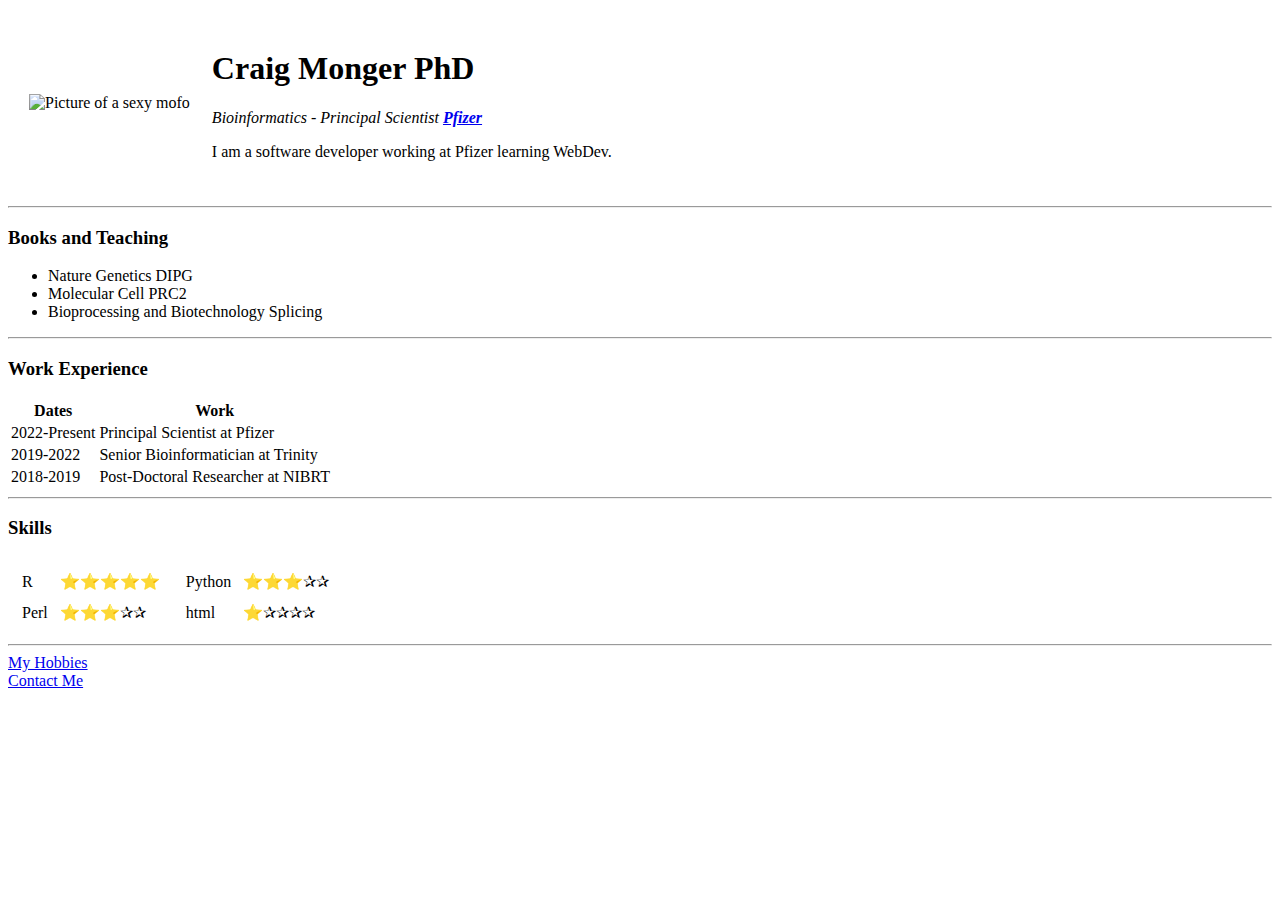
==== index.html @ 313bfafb "Add initial CV website files" ====
<!DOCTYPE html>
<html lang="en">
  <head>
    <meta charset="UTF-8" />
    <meta http-equiv="X-UA-Compatible" content="IE=edge" />
    <meta name="viewport" content="width=device-width, initial-scale=1.0" />
    <title>Craig's Personal Site</title>
  </head>

  <body>
    <table cellspacing="20">
        <tr>
            <td>
                <img src="images/egg-modified.png" alt="Picture of a sexy mofo" height="200">        
            </td>
            <td>
                <h1>Craig Monger PhD</h1>
                <em><p>Bioinformatics - Principal Scientist <strong><a href="https://www.pfizer.com/">Pfizer</a></strong></p></em>
                <p>I am a software developer working at Pfizer learning WebDev. </p>
            </td>
        </tr>
    </table>   
    <hr>
    <h3>Books and Teaching</h3>
    <ul>
        <li>Nature Genetics DIPG</li>
        <li>Molecular Cell PRC2</li>
        <li>Bioprocessing and Biotechnology Splicing</li>
    </ul>
    <hr>
    <h3>Work Experience</h3>
    <table>
        <thead>
            <tr>
                <th>Dates</th>
                <th>Work</th>
            </tr>
        </thead>
        <tbody>
            <tr>
                <td>2022-Present</td>
                <td>Principal Scientist at Pfizer</td>
            </tr>
            <tr>
                <td>2019-2022</td>
                <td>Senior Bioinformatician at Trinity</td>
            </tr>
            <tr>
                <td>2018-2019</td>
                <td>Post-Doctoral Researcher at NIBRT</td>
            </tr>
        </tbody>
    </table>
    <hr>
    <h3>Skills</h3>
    <table>
        <tbody>
            <tr>
                <td>
                    <table cellspacing="10">
                        <tr>
                            <td>R</td> <td>⭐⭐⭐⭐⭐</td>
                        </tr>
                        <tr>
                            <td>Perl</td> <td>⭐⭐⭐✰✰</td>  
                        </tr>
                    </table>
                </td>
                <td>
                    <table cellspacing="10">
                        <tr>
                            <td>Python</td> <td> ⭐⭐⭐✰✰</td>
                        </tr>
                        <tr> 
                            <td>html</td> <td>⭐✰✰✰✰</td> 
                        </tr>
                    </table>
                </td>
            </tr>
        </tbody>
    </table>

    <hr>
    <a href="hobbies.html">My Hobbies</a>
    <br>
    <a href="contactDetails.html">Contact Me</a>
</body>
</html>
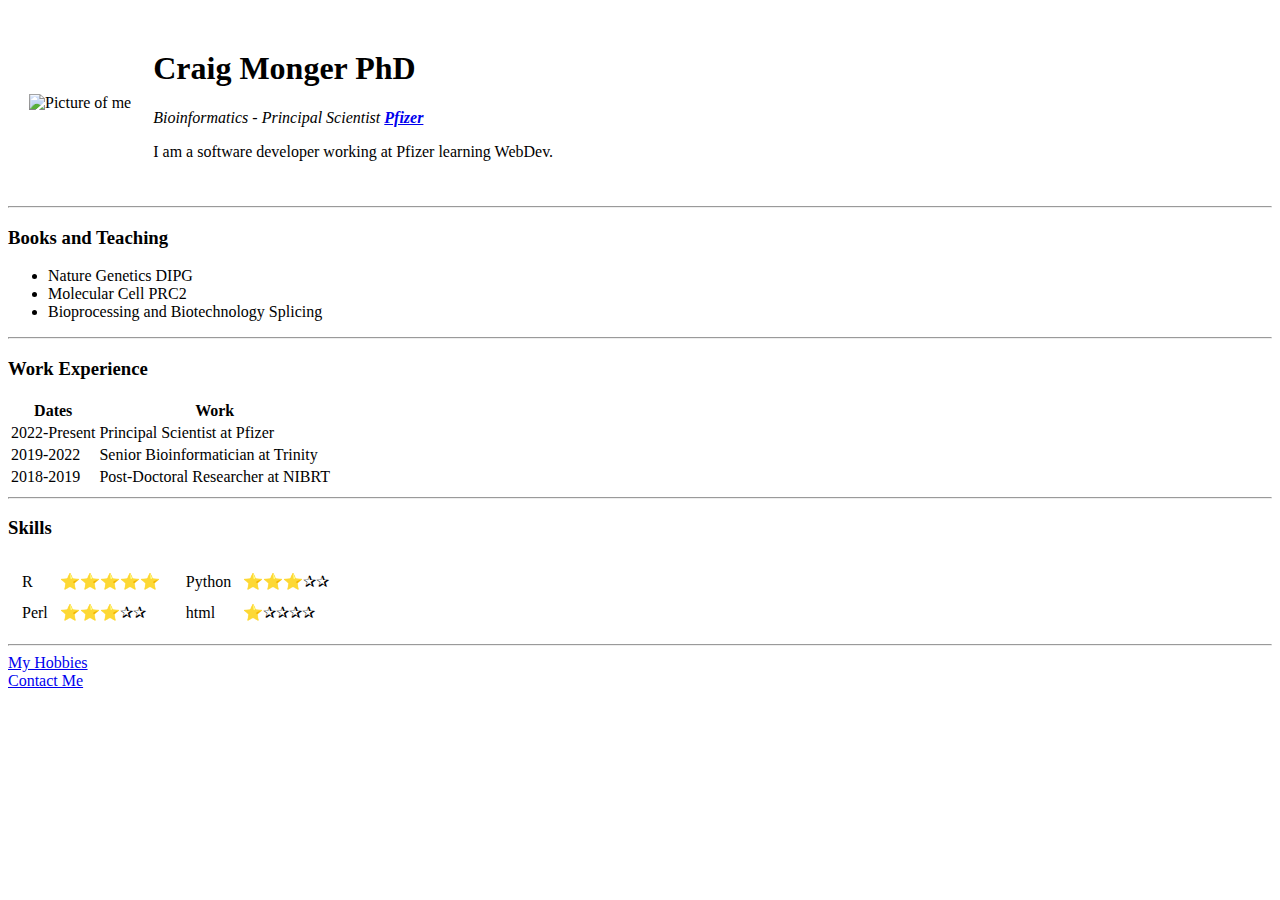
==== commit 519044bb: "Update index.html" ====
--- a/index.html
+++ b/index.html
@@ -11,7 +11,7 @@
     <table cellspacing="20">
         <tr>
             <td>
-                <img src="images/egg-modified.png" alt="Picture of a sexy mofo" height="200">        
+                <img src="images/egg-modified.png" alt="Picture of me" height="200">        
             </td>
             <td>
                 <h1>Craig Monger PhD</h1>
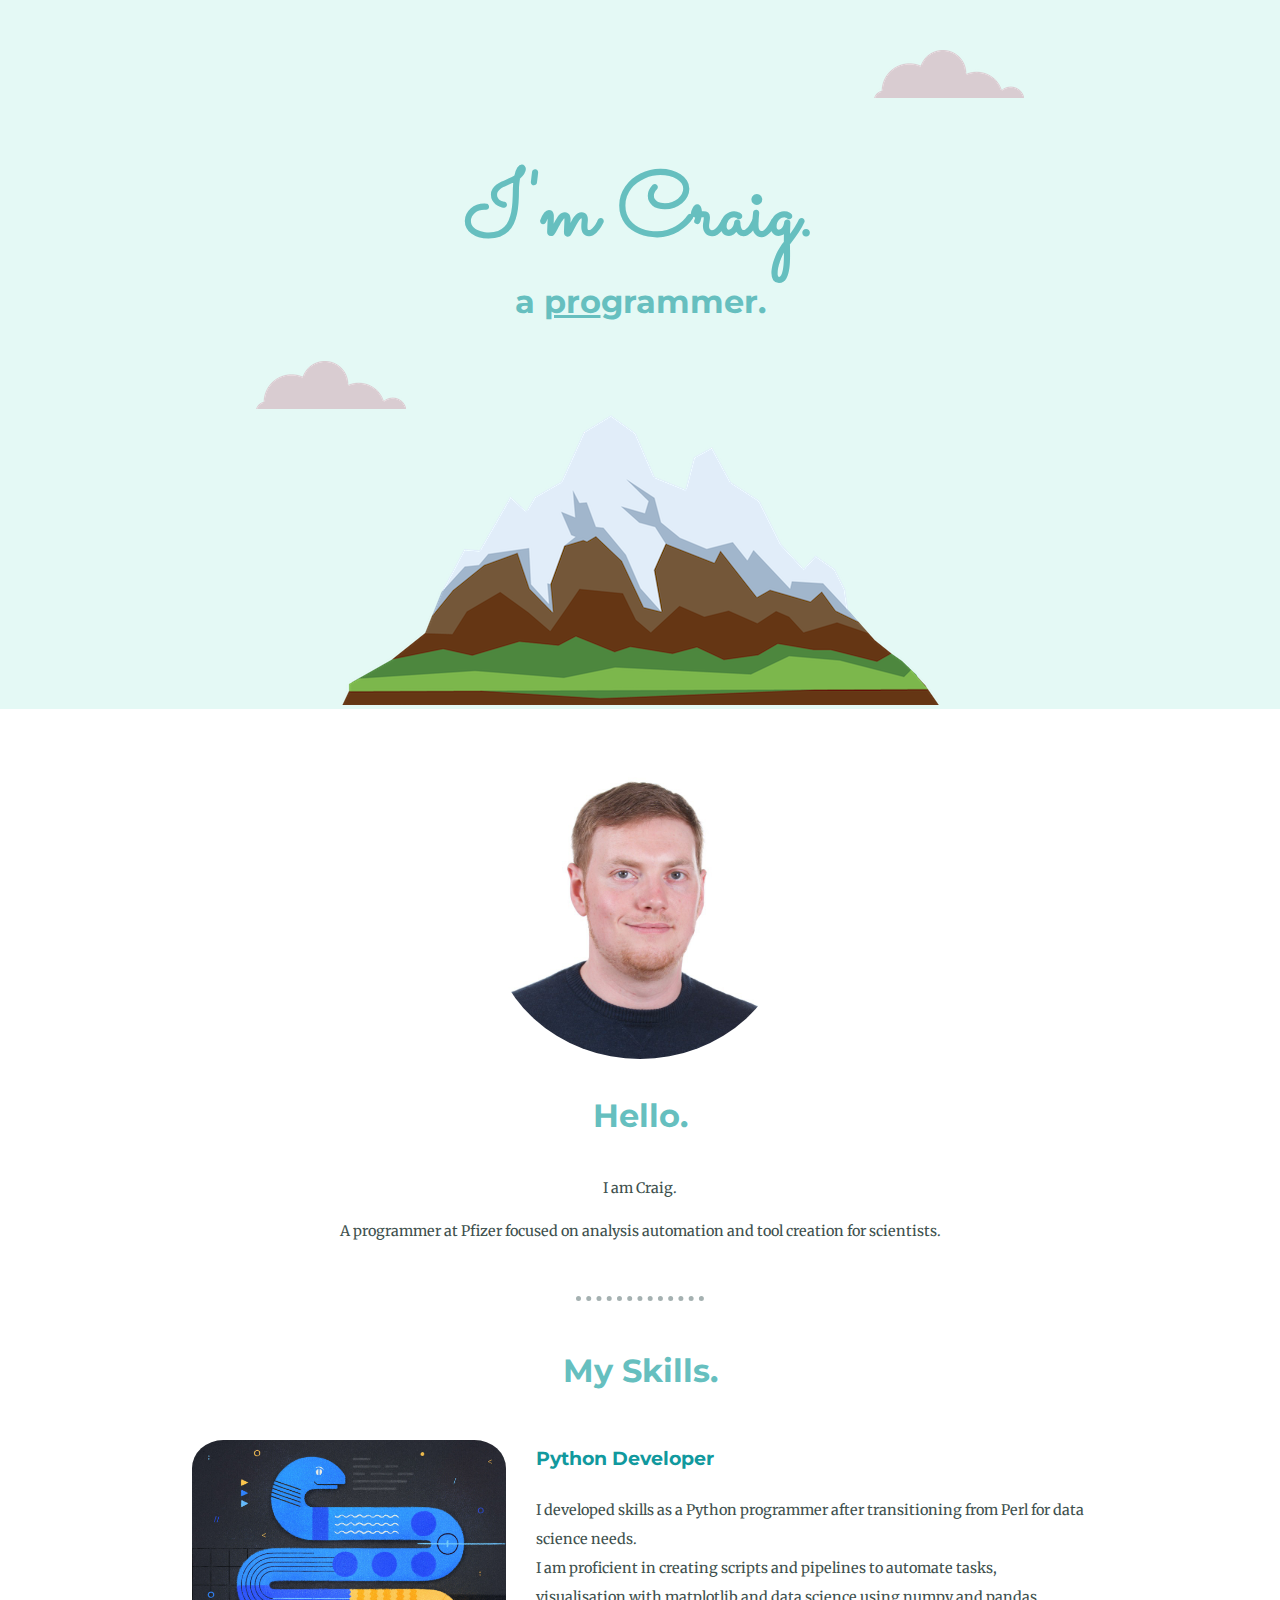
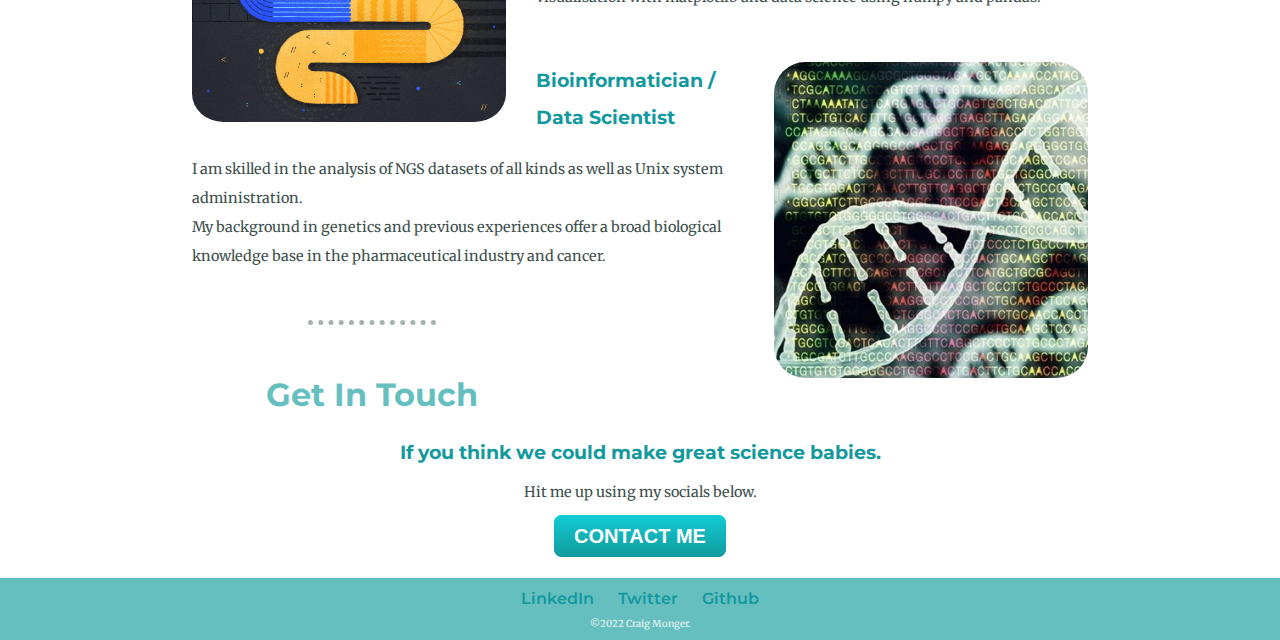
==== commit 93724a6b: "CV website uploaded" ====
--- a/index.html
+++ b/index.html
@@ -1,90 +1,64 @@
 <!DOCTYPE html>
 <html lang="en">
-  <head>
-    <meta charset="UTF-8" />
-    <meta http-equiv="X-UA-Compatible" content="IE=edge" />
-    <meta name="viewport" content="width=device-width, initial-scale=1.0" />
-    <title>Craig's Personal Site</title>
-  </head>
+<head>
+    <meta charset="UTF-8">
+    <meta http-equiv="X-UA-Compatible" content="IE=edge">
+    <meta name="viewport" content="width=device-width, initial-scale=1.0">
+    <title>Craig's Website</title>
+    <link rel="stylesheet" href="css/styles.css">
+    <link rel="icon" href="favicon.ico">
 
-  <body>
-    <table cellspacing="20">
-        <tr>
-            <td>
-                <img src="images/egg-modified.png" alt="Picture of me" height="200">        
-            </td>
-            <td>
-                <h1>Craig Monger PhD</h1>
-                <em><p>Bioinformatics - Principal Scientist <strong><a href="https://www.pfizer.com/">Pfizer</a></strong></p></em>
-                <p>I am a software developer working at Pfizer learning WebDev. </p>
-            </td>
-        </tr>
-    </table>   
-    <hr>
-    <h3>Books and Teaching</h3>
-    <ul>
-        <li>Nature Genetics DIPG</li>
-        <li>Molecular Cell PRC2</li>
-        <li>Bioprocessing and Biotechnology Splicing</li>
-    </ul>
-    <hr>
-    <h3>Work Experience</h3>
-    <table>
-        <thead>
-            <tr>
-                <th>Dates</th>
-                <th>Work</th>
-            </tr>
-        </thead>
-        <tbody>
-            <tr>
-                <td>2022-Present</td>
-                <td>Principal Scientist at Pfizer</td>
-            </tr>
-            <tr>
-                <td>2019-2022</td>
-                <td>Senior Bioinformatician at Trinity</td>
-            </tr>
-            <tr>
-                <td>2018-2019</td>
-                <td>Post-Doctoral Researcher at NIBRT</td>
-            </tr>
-        </tbody>
-    </table>
-    <hr>
-    <h3>Skills</h3>
-    <table>
-        <tbody>
-            <tr>
-                <td>
-                    <table cellspacing="10">
-                        <tr>
-                            <td>R</td> <td>⭐⭐⭐⭐⭐</td>
-                        </tr>
-                        <tr>
-                            <td>Perl</td> <td>⭐⭐⭐✰✰</td>  
-                        </tr>
-                    </table>
-                </td>
-                <td>
-                    <table cellspacing="10">
-                        <tr>
-                            <td>Python</td> <td> ⭐⭐⭐✰✰</td>
-                        </tr>
-                        <tr> 
-                            <td>html</td> <td>⭐✰✰✰✰</td> 
-                        </tr>
-                    </table>
-                </td>
-            </tr>
-        </tbody>
-    </table>
+    <link rel="preconnect" href="https://fonts.googleapis.com">
+    <link rel="preconnect" href="https://fonts.gstatic.com" crossorigin>
+    <link href="https://fonts.googleapis.com/css2?family=Merriweather&family=Montserrat&family=Sacramento&display=swap" rel="stylesheet">
 
-    <hr>
-    <a href="hobbies.html">My Hobbies</a>
-    <br>
-    <a href="contactDetails.html">Contact Me</a>
+</head>
+<body>
+    <div class="top-container">
+        <img class="topCloud" src="images/cloud.png" alt="cloud image">
+        <h1 class="headH1">I'm Craig.</h1>
+        <h2>a <span class="underlinedText">pro</span>grammer.</h2>
+        <img class="bottomCloud"  src="images/cloud.png" alt="cloud image">
+        <img src="images/mountain.png" alt="moutain image">
+    </div>
+
+    <div class="middle-container">
+        <div class="profile">
+          <img class="profileImage" src="images/egg.jpg" alt="">
+          <h2>Hello.</h2>
+          <p class="meText">I am Craig.</p> 
+          <p> A programmer at Pfizer focused on analysis automation and tool creation for scientists.</p>
+        </div>
+        <hr>
+        <div class="skills">
+          <h2>My Skills.</h2>
+          <div class="skill-row">
+            <img class="skillImage" src="images/python-hero.jpg" alt="">
+            <h3>Python Developer</h3>
+            <p>I developed skills as a Python programmer after transitioning from Perl for data science needs. <br>I am proficient in creating scripts and pipelines to automate tasks, visualisation with matplotlib and data science using numpy and pandas.</p>
+          </div>
+          <div class="skill-row">
+            <img class="skillImage bioinfImage" src="images/bioinformatics.jpg" alt="">
+            <h3>Bioinformatician / Data Scientist</h3>
+            <p class="bioInfParagraph">I am skilled in the analysis of NGS datasets of all kinds as well as Unix system administration.<br>My background in genetics and previous experiences offer a broad biological knowledge base in the pharmaceutical industry and cancer.</p>
+          </div>
+        </div>
+        <hr>
+        <div class="contact-me">
+          <h2>Get In Touch</h2>
+          <h3>If you think we could make great science babies.</h3>
+          <p class="socialText">Hit me up using my socials below.</p>
+          <a class="btn" href="mailto:craigmonger@live.com">CONTACT ME</a>
+        </div>
+      </div>
+      
+      
+      <div class="bottom-container">
+        <a class="footer-link" href="https://www.linkedin.com/in/craig-monger-1498b485/">LinkedIn</a>
+        <a class="footer-link" href="https://twitter.com/craigmonger">Twitter</a>
+        <a class="footer-link" href="https://github.com/cmonger">Github</a>
+        <p class="cpright">©2022 Craig Monger.</p>
+      </div>
+      
 </body>
-</html>
-
-
+</html>--- a/css/styles.css
+++ b/css/styles.css
@@ -0,0 +1,180 @@
+body{
+    margin:0px;
+    text-align: center;
+    font-family: 'Merriweather', serif ;
+}
+
+h1 {
+    padding-top: 50px;
+    margin:0px auto 0 auto;
+    font-family: 'Sacramento', cursive;
+    font-size: 5.62rem;
+    color:#66BFBF;
+}
+
+h2 {
+    font-family: 'Montserrat', sans-serif;
+    font-size: 2rem;
+    margin-top:0;
+    color:#66BFBF;
+    font-weight: bold;
+    
+}
+
+h3 {
+    font-family: 'Montserrat', sans-serif;
+    color:#11999E
+}
+
+p {
+    color:#40514E;
+    font-size:.9em;
+}
+
+hr {
+    border: none;
+    border-top: dotted 5px;
+    width:10%;
+    color:#a5b1b1;
+    margin-bottom: 50px;
+
+}
+
+a {
+    font-family: 'Montserrat', sans-serif;
+    color:#11999E ;
+    text-decoration:  none;
+    font-weight: 600;
+    margin: 10px;
+    border-top: 10px;
+    padding-top:10px;
+}
+
+.top-container {
+    background-color: #E4F9F5;
+    padding: 0px;
+    margin-top: 0;
+    position: relative;
+    padding-top: 100px;
+    
+    
+}
+
+.middle-container {
+
+}
+
+.bottom-container {
+    background-color: #66BFBF;
+    margin:0;
+    padding-top:10px;
+}
+
+.underlinedText {
+    text-decoration: underline;
+}
+
+.topCloud {
+    position:absolute;
+    right:20%;
+    top:50px;
+    
+}
+
+.bottomCloud {
+    position:absolute;
+    left:20%;
+    bottom:300px;
+}
+
+
+
+.skillImage {
+    /*height:200px;*/
+    border-radius: 10%;
+    width:35%;
+    float:left;
+    margin-right:30px;
+    min-width: 220px;
+}
+
+.profile  {
+    margin:50px auto 50px auto;
+    width:70%;
+    text-align: center;
+    line-height: 2;
+    min-width: 350px;
+}
+
+
+
+.skill-row  {
+    margin:50px auto 50px auto;
+    width:70%;
+    text-align: left;
+    line-height: 2;
+    min-width: 630px;
+}
+
+
+.profileImage {
+    display: flex;
+    margin:0 auto 0 auto;
+    height: 300px;
+    border-radius: 50%;
+    padding-bottom: 25px;
+}   
+
+
+.bioinfImage {
+    float:right;
+    margin-right:0px;
+    margin-left:30px;
+}
+
+.contact-me {
+    padding-bottom: 30px;
+}
+
+.footer-link {
+    padding-top: 16px;
+
+}
+
+.socialText {
+    padding-bottom: 10px;
+}
+
+.cpright {
+    color: #EAF6F6;
+    padding: 10px 0 10px 0;
+    font-size:.6em;
+    margin:0;
+}
+
+.btn {
+    background: #11cdd4;
+    background-image: -webkit-linear-gradient(top, #11cdd4, #11999e);
+    background-image: -moz-linear-gradient(top, #11cdd4, #11999e);
+    background-image: -ms-linear-gradient(top, #11cdd4, #11999e);
+    background-image: -o-linear-gradient(top, #11cdd4, #11999e);
+    background-image: linear-gradient(to bottom, #11cdd4, #11999e);
+    -webkit-border-radius: 8;
+    -moz-border-radius: 8;
+    border-radius: 8px;
+    font-family: Arial;
+    color: #ffffff;
+    font-size: 20px;
+    padding: 10px 20px 10px 20px;
+    text-decoration: none;
+  }
+
+  .btn:hover {
+    background: #30e3cb;
+    background-image: -webkit-linear-gradient(top, #30e3cb, #2bc4ad);
+    background-image: -moz-linear-gradient(top, #30e3cb, #2bc4ad);
+    background-image: -ms-linear-gradient(top, #30e3cb, #2bc4ad);
+    background-image: -o-linear-gradient(top, #30e3cb, #2bc4ad);
+    background-image: linear-gradient(to bottom, #30e3cb, #2bc4ad);
+    text-decoration: none;
+  }